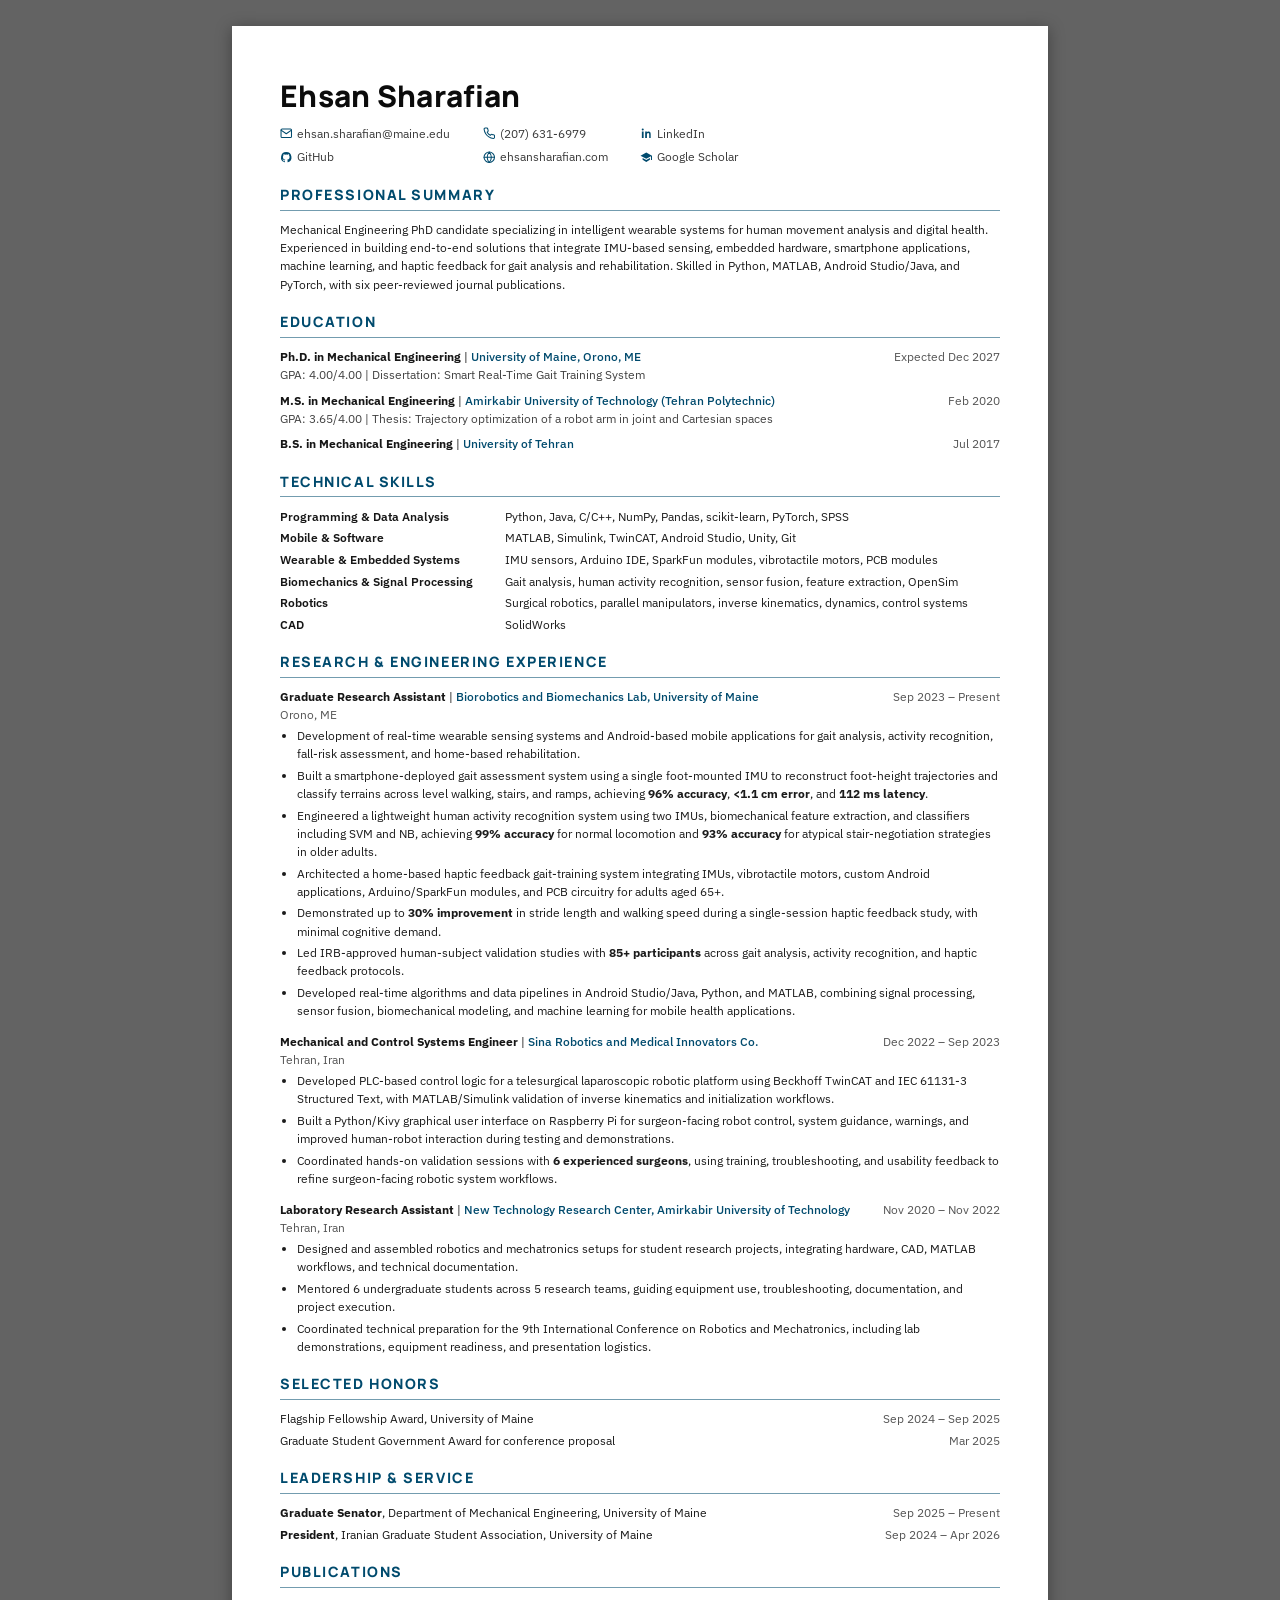
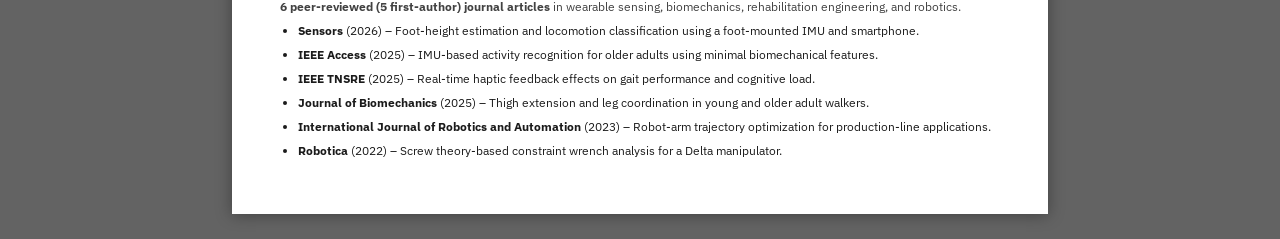
==== manual-version/index.html @ 8368741c "New files + rendercv" ====
<!DOCTYPE html>
<html>
<head>
<meta charset="utf-8">
<title>Ehsan-Sharafian-Resume</title>
<link rel="preconnect" href="https://fonts.googleapis.com">
<link rel="preconnect" href="https://fonts.gstatic.com" crossorigin>
<link href="https://fonts.googleapis.com/css2?family=Manrope:wght@500;700;800&family=IBM+Plex+Sans:wght@400;500;600&display=swap" rel="stylesheet">
<style>
  * { box-sizing: border-box; }
  html, body { margin: 0; padding: 0; -webkit-font-smoothing: antialiased; }
  body { background: oklch(50% 0 0); padding: 25.51px 0; }

  @page { size: 8.5in 11in; margin: 0.5in; }

  .page {
    width: 8.5in;
    margin: 0 auto;
    background: white;
    padding: 0.5in;              /* border-box → 7.5in content, matches print printable width */
    font-family: 'IBM Plex Sans', sans-serif;
    font-size: 12.12px;
    line-height: 1.5;
    color: oklch(22% 0 0);
    box-shadow: 0 2.12px 14.88px rgba(0,0,0,0.35);
  }

  .section-title {
    font-family: 'Manrope', sans-serif;
    font-weight: 800;
    font-size: 14.24px;
    letter-spacing: 0.11em;
    text-transform: uppercase;
    color: oklch(38% 0.10 231);
    border-bottom: 1.71px solid oklch(38% 0.10 231 / 0.55);
    padding-bottom: 4.57px;
    margin: 0 0 10.31px 0;
    break-after: avoid;
  }
  .role-title { font-weight: 700; color: oklch(20% 0 0); }
  .role-org { font-weight: 500; color: oklch(38% 0.10 231); }
  .role-meta { font-size: 12.01px; color: oklch(45% 0 0); white-space: nowrap; }

  /* Two-column header row: flexible left content + fixed right-aligned date column */
  .hrow { display: flex; align-items: baseline; gap: 17.23px; }
  .hrow > :first-child { flex: 1 1 auto; min-width: 0; }
  .hrow > .role-meta { flex: 0 0 129.21px; text-align: right; }
  ul.bullets { margin: 3.40px 0 0 0; padding-left: 17.00px; }
  ul.bullets li { margin: 0 0 3.40px 0; }
  a { color: oklch(38% 0.10 231); text-decoration: none; }

  .entry {
  break-inside: avoid;
  page-break-inside: avoid;
}

  .contact-row a svg { display: block; width: 100%; height: 100%; }

  @media print {
    html, body { background: none !important; margin: 0 !important; padding: 0 !important; }
    .page { width: auto; margin: 0; padding: 0; box-shadow: none; }
  }
</style>
</head>
<body>

<div class="page">

  <div style="display:flex; align-items:baseline; justify-content:space-between; flex-wrap:wrap; gap:4.57px; margin-bottom:6.80px;">
    <h1 style="font-family:'Manrope',sans-serif; font-weight:800; font-size:29.77px; letter-spacing:0.01em; margin:0; color:oklch(15% 0 0);">Ehsan Sharafian</h1>
  </div>

  <div class="contact-row" style="font-size:11.70px; color:oklch(35% 0 0); margin-bottom:18.07px; display:grid; grid-template-columns:repeat(3, max-content); column-gap:32.54px; row-gap:5.74px;">
    <a href="mailto:ehsan.sharafian@maine.edu" target="_blank" rel="noopener" style="display:inline-flex; align-items:center; gap:4.57px; color:oklch(35% 0 0);">
      <span style="display:inline-flex; width:12.54px; height:12.54px; color:oklch(38% 0.10 231);"><svg viewBox="0 0 24 24" fill="none" stroke="currentColor" stroke-width="2" stroke-linecap="round" stroke-linejoin="round" width="100%" height="100%"><rect x="2" y="4" width="20" height="16" rx="2"></rect><path d="M2 6l10 7 10-7"></path></svg></span>
      <span>ehsan.sharafian@maine.edu</span>
    </a>
    <a href="tel:+12076316979" target="_blank" rel="noopener" style="display:inline-flex; align-items:center; gap:4.57px; color:oklch(35% 0 0);">
      <span style="display:inline-flex; width:12.54px; height:12.54px; color:oklch(38% 0.10 231);"><svg viewBox="0 0 24 24" fill="none" stroke="currentColor" stroke-width="2" stroke-linecap="round" stroke-linejoin="round" width="100%" height="100%"><path d="M22 16.92v3a2 2 0 0 1-2.18 2 19.79 19.79 0 0 1-8.63-3.07 19.5 19.5 0 0 1-6-6 19.79 19.79 0 0 1-3.07-8.67A2 2 0 0 1 4.11 2h3a2 2 0 0 1 2 1.72c.13.96.36 1.9.68 2.81a2 2 0 0 1-.45 2.11L8.09 9.91a16 16 0 0 0 6 6l1.27-1.27a2 2 0 0 1 2.11-.45c.91.32 1.85.55 2.81.68A2 2 0 0 1 22 16.92z"></path></svg></span>
      <span>(207) 631-6979</span>
    </a>
    <a href="https://linkedin.com/in/ehsan-sharafian-m" target="_blank" rel="noopener" style="display:inline-flex; align-items:center; gap:4.57px; color:oklch(35% 0 0);">
      <span style="display:inline-flex; width:12.54px; height:12.54px; color:oklch(38% 0.10 231);"><svg viewBox="0 0 24 24" fill="currentColor" width="100%" height="100%"><path d="M6.94 8.5H3.56V21h3.38V8.5zM5.25 3a1.96 1.96 0 1 0 0 3.92 1.96 1.96 0 0 0 0-3.92zM21 21h-3.37v-6.06c0-1.45-.03-3.31-2.02-3.31-2.02 0-2.33 1.58-2.33 3.2V21H9.9V8.5h3.24v1.71h.05c.45-.85 1.56-1.75 3.21-1.75 3.43 0 4.06 2.26 4.06 5.2V21z"></path></svg></span>
      <span>LinkedIn</span>
    </a>
    <a href="https://github.com/ehsansharafianm" target="_blank" rel="noopener" style="display:inline-flex; align-items:center; gap:4.57px; color:oklch(35% 0 0);">
      <span style="display:inline-flex; width:12.54px; height:12.54px; color:oklch(38% 0.10 231);"><svg viewBox="0 0 24 24" fill="currentColor" width="100%" height="100%"><path d="M12 2a10 10 0 0 0-3.16 19.49c.5.09.68-.22.68-.48v-1.7c-2.78.6-3.37-1.34-3.37-1.34-.46-1.16-1.11-1.47-1.11-1.47-.91-.62.07-.61.07-.61 1 .07 1.53 1.03 1.53 1.03.89 1.52 2.34 1.08 2.91.83.09-.65.35-1.09.63-1.34-2.22-.25-4.56-1.11-4.56-4.95 0-1.09.39-1.99 1.03-2.69-.1-.25-.45-1.27.1-2.64 0 0 .84-.27 2.75 1.03a9.5 9.5 0 0 1 5 0c1.9-1.3 2.75-1.03 2.75-1.03.55 1.37.2 2.39.1 2.64.64.7 1.03 1.6 1.03 2.69 0 3.85-2.34 4.7-4.57 4.94.36.31.68.92.68 1.85v2.74c0 .27.18.58.69.48A10 10 0 0 0 12 2z"></path></svg></span>
      <span>GitHub</span>
    </a>
    <a href="https://ehsansharafian.com" target="_blank" rel="noopener" style="display:inline-flex; align-items:center; gap:4.57px; color:oklch(35% 0 0);">
      <span style="display:inline-flex; width:12.54px; height:12.54px; color:oklch(38% 0.10 231);"><svg viewBox="0 0 24 24" fill="none" stroke="currentColor" stroke-width="2" stroke-linecap="round" stroke-linejoin="round" width="100%" height="100%"><circle cx="12" cy="12" r="10"></circle><path d="M2 12h20M12 2a15.3 15.3 0 0 1 4 10 15.3 15.3 0 0 1-4 10 15.3 15.3 0 0 1-4-10 15.3 15.3 0 0 1 4-10z"></path></svg></span>
      <span>ehsansharafian.com</span>
    </a>
    <a href="https://scholar.google.com/citations?user=IF_W5kkAAAAJ&hl=en&oi=ao" target="_blank" rel="noopener" style="display:inline-flex; align-items:center; gap:4.57px; color:oklch(35% 0 0);">
      <span style="display:inline-flex; width:12.54px; height:12.54px; color:oklch(38% 0.10 231);"><svg viewBox="0 0 24 24" fill="currentColor" width="100%" height="100%"><path d="M12 3 1 9l11 6 9-4.91V17h2V9L12 3z"></path><path d="M5 13.18v3.64L12 21l7-4.18v-3.64L12 17l-7-3.82z"></path></svg></span>
      <span>Google Scholar</span>
    </a>
  </div>

  <div style="margin-bottom:17.00px;">
    <div class="section-title">Professional Summary</div>
    <p style="margin:0; text-wrap:pretty;">Mechanical Engineering PhD candidate specializing in intelligent wearable systems for human movement analysis and digital health. Experienced in building end-to-end solutions that integrate IMU-based sensing, embedded hardware, smartphone applications, machine learning, and haptic feedback for gait analysis and rehabilitation. Skilled in Python, MATLAB, Android Studio/Java, and PyTorch, with six peer-reviewed journal publications.</p>
  </div>

  <div style="margin-bottom:17.00px;">
    <div class="section-title">Education</div>
    <div style="margin-bottom:7.97px;" class="entry">
      <div class="hrow">
        <div><span class="role-title">Ph.D. in Mechanical Engineering</span><span> | </span><span class="role-org">University of Maine, Orono, ME</span></div>
        <div class="role-meta">Expected Dec 2027</div>
      </div>
      <div style="font-size:11.70px; color:oklch(38% 0 0);">GPA: 4.00/4.00 | Dissertation: Smart Real-Time Gait Training System</div>
    </div>
    <div style="margin-bottom:7.97px;" class="entry">
      <div class="hrow">
        <div><span class="role-title">M.S. in Mechanical Engineering</span><span> | </span><span class="role-org">Amirkabir University of Technology (Tehran Polytechnic)</span></div>
        <div class="role-meta">Feb 2020</div>
      </div>
      <div style="font-size:11.70px; color:oklch(38% 0 0);">GPA: 3.65/4.00 | Thesis: Trajectory optimization of a robot arm in joint and Cartesian spaces</div>
    </div>
    <div style="margin-bottom:7.97px;" class="entry">
      <div class="hrow">
        <div><span class="role-title">B.S. in Mechanical Engineering</span><span> | </span><span class="role-org">University of Tehran</span></div>
        <div class="role-meta">Jul 2017</div>
      </div>
      <div style="font-size:11.70px; color:oklch(38% 0 0);"></div>
    </div>
  </div>

  <div style="margin-bottom:17.00px;" class="entry">
    <div class="section-title">Technical Skills</div>
    <div style="display:flex; gap:6.80px; margin-bottom:3.40px;">
      <div style="font-weight:600; color:oklch(20% 0 0); flex:0 0 217.92px;">Programming &amp; Data Analysis</div>
      <div>Python, Java, C/C++, NumPy, Pandas, scikit-learn, PyTorch, SPSS</div>
    </div>
    <div style="display:flex; gap:6.80px; margin-bottom:3.40px;">
      <div style="font-weight:600; color:oklch(20% 0 0); flex:0 0 217.92px;">Mobile &amp; Software</div>
      <div>MATLAB, Simulink, TwinCAT, Android Studio, Unity, Git</div>
    </div>
    <div style="display:flex; gap:6.80px; margin-bottom:3.40px;">
      <div style="font-weight:600; color:oklch(20% 0 0); flex:0 0 217.92px;">Wearable &amp; Embedded Systems</div>
      <div>IMU sensors, Arduino IDE, SparkFun modules, vibrotactile motors, PCB modules</div>
    </div>
    <div style="display:flex; gap:6.80px; margin-bottom:3.40px;">
      <div style="font-weight:600; color:oklch(20% 0 0); flex:0 0 217.92px;">Biomechanics &amp; Signal Processing</div>
      <div>Gait analysis, human activity recognition, sensor fusion, feature extraction, OpenSim</div>
    </div>
    <div style="display:flex; gap:6.80px; margin-bottom:3.40px;">
      <div style="font-weight:600; color:oklch(20% 0 0); flex:0 0 217.92px;">Robotics</div>
      <div>Surgical robotics, parallel manipulators, inverse kinematics, dynamics, control systems</div>
    </div>
    <div style="display:flex; gap:6.80px; margin-bottom:3.40px;">
      <div style="font-weight:600; color:oklch(20% 0 0); flex:0 0 217.92px;">CAD</div>
      <div>SolidWorks</div>
    </div>
  </div>

  <div style="margin-bottom:17.00px;">
    <div class="section-title">Research &amp; Engineering Experience</div>

    <div style="margin-bottom:12.76px;">
      <div class="hrow">
        <div><span class="role-title">Graduate Research Assistant</span><span> | </span><span class="role-org">Biorobotics and Biomechanics Lab, University of Maine</span></div>
        <div class="role-meta">Sep 2023 – Present</div>
      </div>
        <div style="font-size:11.70px; color:oklch(45% 0 0);">Orono, ME</div>
        <ul class="bullets">

          <li style="text-wrap:pretty;">Development of real-time wearable sensing systems and Android-based mobile applications for gait analysis, activity recognition, fall-risk assessment, and home-based rehabilitation.</li>
          <li style="text-wrap:pretty;">Built a smartphone-deployed gait assessment system using a single foot-mounted IMU to reconstruct foot-height trajectories and classify terrains across level walking, stairs, and ramps, achieving <b>96% accuracy</b>, <b>&lt;1.1 cm error</b>, and <b>112 ms latency</b>.</li>
          
          <li style="text-wrap:pretty;">Engineered a lightweight human activity recognition system using two IMUs, biomechanical feature extraction, and classifiers including SVM and NB, achieving <b>99% accuracy</b> for normal locomotion and <b>93% accuracy</b> for atypical stair-negotiation strategies in older adults.</li>

          <li style="text-wrap:pretty;">Architected a home-based haptic feedback gait-training system integrating IMUs, vibrotactile motors, custom Android applications, Arduino/SparkFun modules, and PCB circuitry for adults aged 65+.</li>

          <li style="text-wrap:pretty;">Demonstrated up to <b>30% improvement</b> in stride length and walking speed during a single-session haptic feedback study, with minimal cognitive demand.</li>

          <li style="text-wrap:pretty;">Led IRB-approved human-subject validation studies with <b>85+ participants</b> across gait analysis, activity recognition, and haptic feedback protocols.</li>

          <li style="text-wrap:pretty;">Developed real-time algorithms and data pipelines in Android Studio/Java, Python, and MATLAB, combining signal processing, sensor fusion, biomechanical modeling, and machine learning for mobile health applications.</li>

        </ul>
    </div>

    <div style="margin-bottom:12.76px;" class="entry">
      <div class="hrow">
        <div><span class="role-title">Mechanical and Control Systems Engineer</span><span> | </span><span class="role-org">Sina Robotics and Medical Innovators Co.</span></div>
        <div class="role-meta">Dec 2022 – Sep 2023</div>
      </div>
      <div style="font-size:11.70px; color:oklch(45% 0 0);">Tehran, Iran</div>
      <ul class="bullets">
        <li style="text-wrap:pretty;">Developed PLC-based control logic for a telesurgical laparoscopic robotic platform using Beckhoff TwinCAT and IEC 61131-3 Structured Text, with MATLAB/Simulink validation of inverse kinematics and initialization workflows.</li>
        <li style="text-wrap:pretty;">Built a Python/Kivy graphical user interface on Raspberry Pi for surgeon-facing robot control, system guidance, warnings, and improved human-robot interaction during testing and demonstrations.</li>
        <li style="text-wrap:pretty;">Coordinated hands-on validation sessions with <b>6 experienced surgeons</b>, using training, troubleshooting, and usability feedback to refine surgeon-facing robotic system workflows.</li>
      </ul>
    </div>

    <div style="margin-bottom:12.76px;" class="entry">
      <div class="hrow">
        <div><span class="role-title">Laboratory Research Assistant</span><span> | </span><span class="role-org">New Technology Research Center, Amirkabir University of Technology</span></div>
        <div class="role-meta">Nov 2020 – Nov 2022</div>
      </div>
      <div style="font-size:11.70px; color:oklch(45% 0 0);">Tehran, Iran</div>
      <ul class="bullets">
        <li style="text-wrap:pretty;">Designed and assembled robotics and mechatronics setups for student research projects, integrating hardware, CAD, MATLAB workflows, and technical documentation.</li>
        <li style="text-wrap:pretty;">Mentored 6 undergraduate students across 5 research teams, guiding equipment use, troubleshooting, documentation, and project execution.</li>
        <li style="text-wrap:pretty;">Coordinated technical preparation for the 9th International Conference on Robotics and Mechatronics, including lab demonstrations, equipment readiness, and presentation logistics.</li>
      </ul>
    </div>
  </div>

  <div style="margin-bottom:17.00px;" class="entry">
    <div class="section-title">Selected Honors</div>
    <div class="hrow">
      <div>Flagship Fellowship Award, University of Maine</div>
      <div class="role-meta">Sep 2024 &ndash; Sep 2025</div>
    </div>
    <div class="hrow" style="margin-top:3.40px;">
      <div>Graduate Student Government Award for conference proposal</div>
      <div class="role-meta">Mar 2025</div>
    </div>
  </div>

  <div style="margin-bottom:17.00px;" class="entry">
    <div class="section-title">Leadership &amp; Service</div>
    <div class="hrow">
      <div><span class="role-title">Graduate Senator</span>, Department of Mechanical Engineering, University of Maine</div>
      <div class="role-meta">Sep 2025 &ndash; Present</div>
    </div>
    <div class="hrow" style="margin-top:3.40px;">
      <div><span class="role-title">President</span>, Iranian Graduate Student Association, University of Maine</div>
      <div class="role-meta">Sep 2024 &ndash; Apr 2026</div>
    </div>
  </div>

  <div>
  <div class="section-title">Publications</div>
  <p style="margin:0 0 6.80px 0; color:oklch(38% 0 0); font-size:11.70px;">
    <strong>6 peer-reviewed (5 first-author) journal articles</strong> in wearable sensing, biomechanics, rehabilitation engineering, and robotics.
  </p>

  <ul style="margin:0; padding-left:18.07px;">
    <li style="margin-bottom:5.74px; text-wrap:pretty;"><strong>Sensors</strong> (2026) – Foot-height estimation and locomotion classification using a foot-mounted IMU and smartphone.</li>

    <li style="margin-bottom:5.74px; text-wrap:pretty;"><strong>IEEE Access</strong> (2025) – IMU-based activity recognition for older adults using minimal biomechanical features.</li>

    <li style="margin-bottom:5.74px; text-wrap:pretty;"><strong>IEEE TNSRE</strong> (2025) – Real-time haptic feedback effects on gait performance and cognitive load.</li>

    <li style="margin-bottom:5.74px; text-wrap:pretty;"><strong>Journal of Biomechanics</strong> (2025) – Thigh extension and leg coordination in young and older adult walkers.</li>

    <li style="margin-bottom:5.74px; text-wrap:pretty;"><strong>International Journal of Robotics and Automation</strong> (2023) – Robot-arm trajectory optimization for production-line applications.</li>

    <li style="margin-bottom:5.74px; text-wrap:pretty;"><strong>Robotica</strong> (2022) – Screw theory-based constraint wrench analysis for a Delta manipulator.</li>
  </ul>
</div>

</div>

</body>
</html>
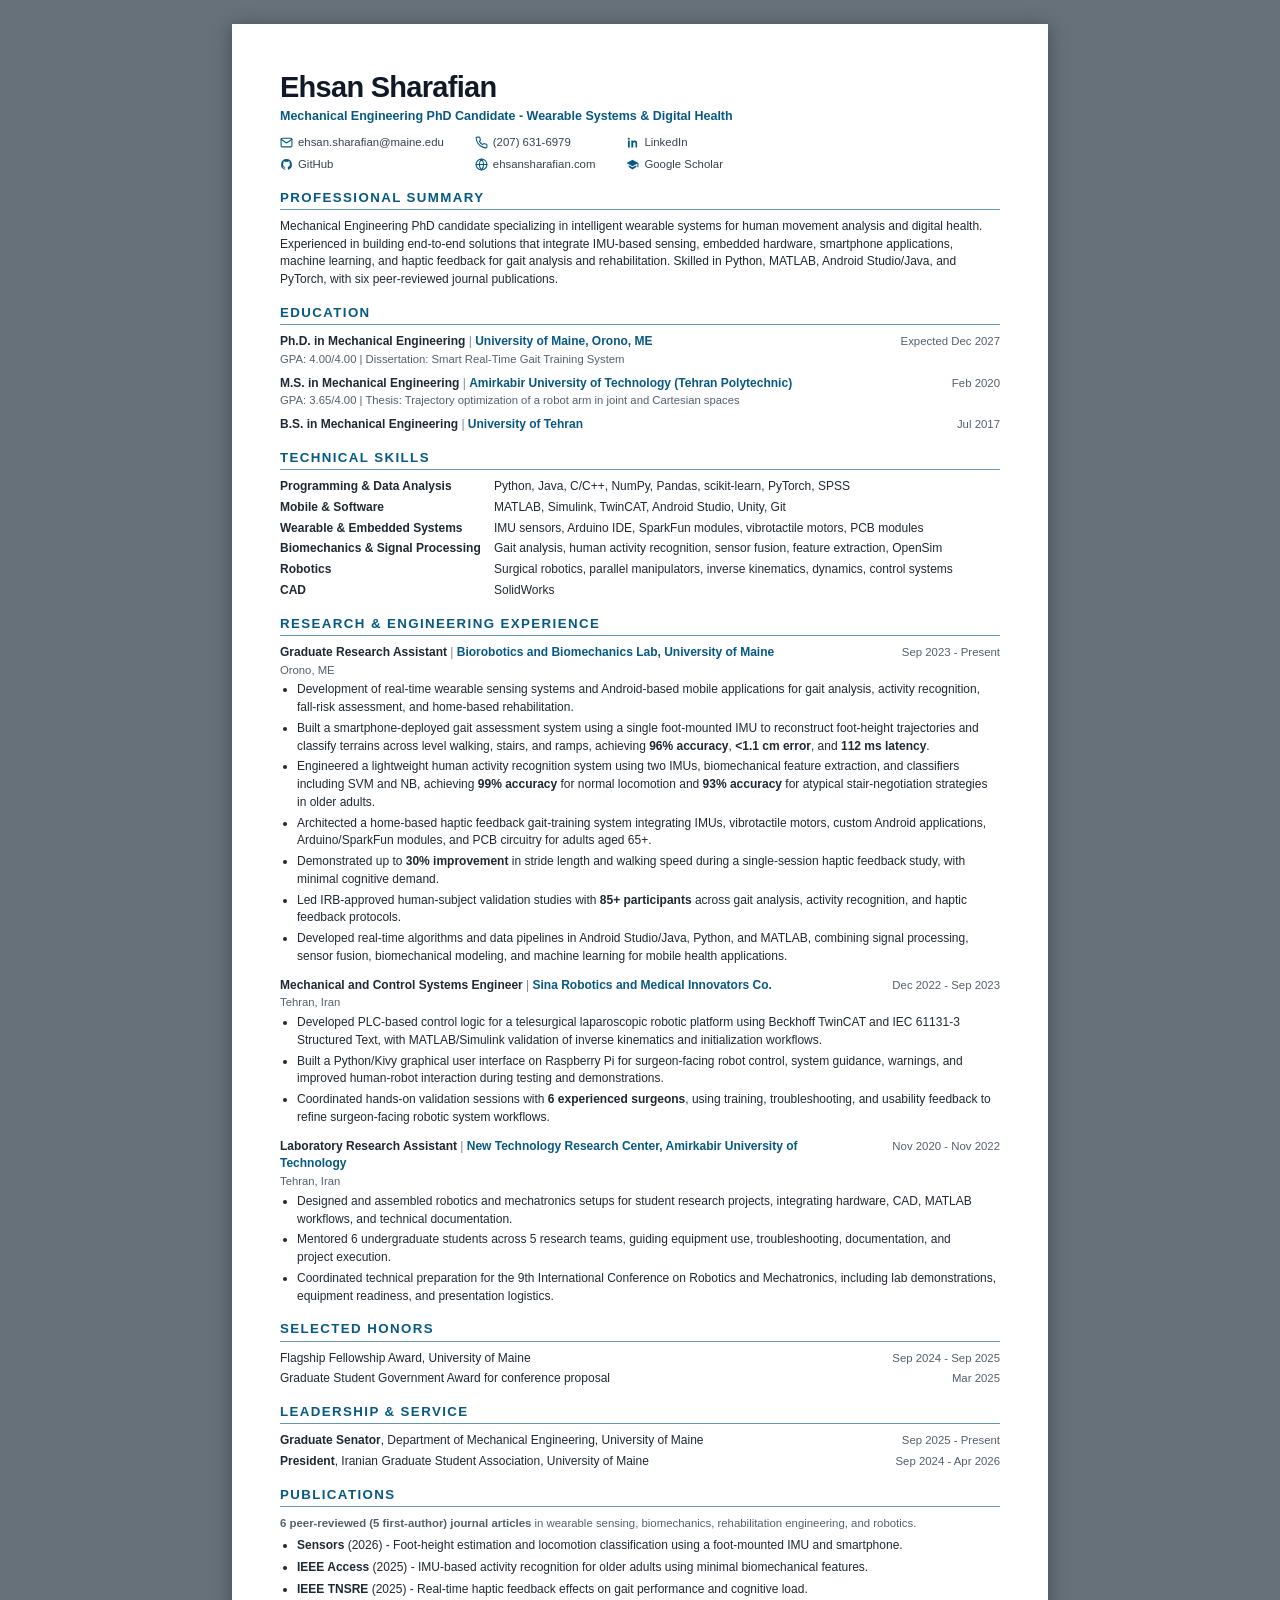
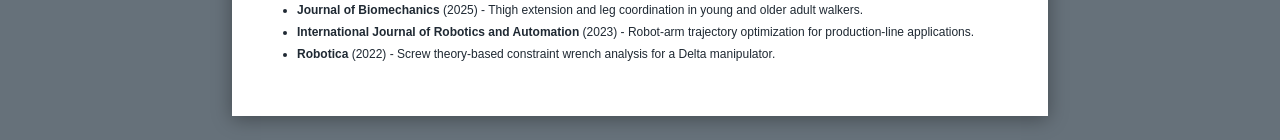
==== commit b4b3f2bb: "Add custom YAML resume renderer" ====
--- a/manual-version/index.html
+++ b/manual-version/index.html
@@ -1,260 +1,183 @@
-<!DOCTYPE html>
-<html>
+<!doctype html>
+<html lang="en">
 <head>
-<meta charset="utf-8">
-<title>Ehsan-Sharafian-Resume</title>
-<link rel="preconnect" href="https://fonts.googleapis.com">
-<link rel="preconnect" href="https://fonts.gstatic.com" crossorigin>
-<link href="https://fonts.googleapis.com/css2?family=Manrope:wght@500;700;800&family=IBM+Plex+Sans:wght@400;500;600&display=swap" rel="stylesheet">
-<style>
-  * { box-sizing: border-box; }
-  html, body { margin: 0; padding: 0; -webkit-font-smoothing: antialiased; }
-  body { background: oklch(50% 0 0); padding: 25.51px 0; }
-
-  @page { size: 8.5in 11in; margin: 0.5in; }
-
-  .page {
-    width: 8.5in;
-    margin: 0 auto;
-    background: white;
-    padding: 0.5in;              /* border-box → 7.5in content, matches print printable width */
-    font-family: 'IBM Plex Sans', sans-serif;
-    font-size: 12.12px;
-    line-height: 1.5;
-    color: oklch(22% 0 0);
-    box-shadow: 0 2.12px 14.88px rgba(0,0,0,0.35);
-  }
-
-  .section-title {
-    font-family: 'Manrope', sans-serif;
-    font-weight: 800;
-    font-size: 14.24px;
-    letter-spacing: 0.11em;
-    text-transform: uppercase;
-    color: oklch(38% 0.10 231);
-    border-bottom: 1.71px solid oklch(38% 0.10 231 / 0.55);
-    padding-bottom: 4.57px;
-    margin: 0 0 10.31px 0;
-    break-after: avoid;
-  }
-  .role-title { font-weight: 700; color: oklch(20% 0 0); }
-  .role-org { font-weight: 500; color: oklch(38% 0.10 231); }
-  .role-meta { font-size: 12.01px; color: oklch(45% 0 0); white-space: nowrap; }
-
-  /* Two-column header row: flexible left content + fixed right-aligned date column */
-  .hrow { display: flex; align-items: baseline; gap: 17.23px; }
-  .hrow > :first-child { flex: 1 1 auto; min-width: 0; }
-  .hrow > .role-meta { flex: 0 0 129.21px; text-align: right; }
-  ul.bullets { margin: 3.40px 0 0 0; padding-left: 17.00px; }
-  ul.bullets li { margin: 0 0 3.40px 0; }
-  a { color: oklch(38% 0.10 231); text-decoration: none; }
-
-  .entry {
-  break-inside: avoid;
-  page-break-inside: avoid;
-}
-
-  .contact-row a svg { display: block; width: 100%; height: 100%; }
-
-  @media print {
-    html, body { background: none !important; margin: 0 !important; padding: 0 !important; }
-    .page { width: auto; margin: 0; padding: 0; box-shadow: none; }
-  }
-</style>
+  <meta charset="utf-8">
+  <meta name="viewport" content="width=device-width, initial-scale=1">
+  <meta name="generator" content="Ehsan's YAML resume renderer">
+  <title>Ehsan Sharafian - Resume</title>
+  <link rel="stylesheet" href="resume.css">
 </head>
 <body>
 
-<div class="page">
+  <main class="resume">
+    <header class="resume-header">
+      <h1>Ehsan Sharafian</h1>
+<p class="headline">Mechanical Engineering PhD Candidate - Wearable Systems & Digital Health</p>      <div class="contact-grid">
+          <a class="contact-item" href="mailto:ehsan.sharafian@maine.edu" target="_blank" rel="noopener noreferrer">
+            <span class="contact-icon">      <svg viewBox="0 0 24 24" aria-hidden="true"><rect x="2" y="4" width="20" height="16" rx="2"></rect><path d="M2 6l10 7 10-7"></path></svg>
+</span>
+            <span>ehsan.sharafian@maine.edu</span>
+          </a>
+          <a class="contact-item" href="tel:+12076316979" target="_blank" rel="noopener noreferrer">
+            <span class="contact-icon">      <svg viewBox="0 0 24 24" aria-hidden="true"><path d="M22 16.92v3a2 2 0 0 1-2.18 2 19.79 19.79 0 0 1-8.63-3.07 19.5 19.5 0 0 1-6-6 19.79 19.79 0 0 1-3.07-8.67A2 2 0 0 1 4.11 2h3a2 2 0 0 1 2 1.72c.13.96.36 1.9.68 2.81a2 2 0 0 1-.45 2.11L8.09 9.91a16 16 0 0 0 6 6l1.27-1.27a2 2 0 0 1 2.11-.45c.91.32 1.85.55 2.81.68A2 2 0 0 1 22 16.92z"></path></svg>
+</span>
+            <span>(207) 631-6979</span>
+          </a>
+          <a class="contact-item" href="https://linkedin.com/in/ehsan-sharafian-m" target="_blank" rel="noopener noreferrer">
+            <span class="contact-icon">      <svg viewBox="0 0 24 24" aria-hidden="true" class="filled"><path d="M6.94 8.5H3.56V21h3.38V8.5zM5.25 3a1.96 1.96 0 1 0 0 3.92 1.96 1.96 0 0 0 0-3.92zM21 21h-3.37v-6.06c0-1.45-.03-3.31-2.02-3.31-2.02 0-2.33 1.58-2.33 3.2V21H9.9V8.5h3.24v1.71h.05c.45-.85 1.56-1.75 3.21-1.75 3.43 0 4.06 2.26 4.06 5.2V21z"></path></svg>
+</span>
+            <span>LinkedIn</span>
+          </a>
+          <a class="contact-item" href="https://github.com/ehsansharafianm" target="_blank" rel="noopener noreferrer">
+            <span class="contact-icon">      <svg viewBox="0 0 24 24" aria-hidden="true" class="filled"><path d="M12 2a10 10 0 0 0-3.16 19.49c.5.09.68-.22.68-.48v-1.7c-2.78.6-3.37-1.34-3.37-1.34-.46-1.16-1.11-1.47-1.11-1.47-.91-.62.07-.61.07-.61 1 .07 1.53 1.03 1.53 1.03.89 1.52 2.34 1.08 2.91.83.09-.65.35-1.09.63-1.34-2.22-.25-4.56-1.11-4.56-4.95 0-1.09.39-1.99 1.03-2.69-.1-.25-.45-1.27.1-2.64 0 0 .84-.27 2.75 1.03a9.5 9.5 0 0 1 5 0c1.9-1.3 2.75-1.03 2.75-1.03.55 1.37.2 2.39.1 2.64.64.7 1.03 1.6 1.03 2.69 0 3.85-2.34 4.7-4.57 4.94.36.31.68.92.68 1.85v2.74c0 .27.18.58.69.48A10 10 0 0 0 12 2z"></path></svg>
+</span>
+            <span>GitHub</span>
+          </a>
+          <a class="contact-item" href="https://ehsansharafian.com" target="_blank" rel="noopener noreferrer">
+            <span class="contact-icon">      <svg viewBox="0 0 24 24" aria-hidden="true"><circle cx="12" cy="12" r="10"></circle><path d="M2 12h20M12 2a15.3 15.3 0 0 1 4 10 15.3 15.3 0 0 1-4 10 15.3 15.3 0 0 1-4-10 15.3 15.3 0 0 1 4-10z"></path></svg>
+</span>
+            <span>ehsansharafian.com</span>
+          </a>
+          <a class="contact-item" href="https://scholar.google.com/citations?user=IF_W5kkAAAAJ&hl=en&oi=ao" target="_blank" rel="noopener noreferrer">
+            <span class="contact-icon">      <svg viewBox="0 0 24 24" aria-hidden="true" class="filled"><path d="M12 3 1 9l11 6 9-4.91V17h2V9L12 3z"></path><path d="M5 13.18v3.64L12 21l7-4.18v-3.64L12 17l-7-3.82z"></path></svg>
+</span>
+            <span>Google Scholar</span>
+          </a>
+      </div>
+    </header>
 
-  <div style="display:flex; align-items:baseline; justify-content:space-between; flex-wrap:wrap; gap:4.57px; margin-bottom:6.80px;">
-    <h1 style="font-family:'Manrope',sans-serif; font-weight:800; font-size:29.77px; letter-spacing:0.01em; margin:0; color:oklch(15% 0 0);">Ehsan Sharafian</h1>
-  </div>
+    <section>
+      <h2>Professional Summary</h2>
+      <p class="summary">Mechanical Engineering PhD candidate specializing in intelligent wearable systems for human movement analysis and digital health. Experienced in building end-to-end solutions that integrate IMU-based sensing, embedded hardware, smartphone applications, machine learning, and haptic feedback for gait analysis and rehabilitation. Skilled in Python, MATLAB, Android Studio/Java, and PyTorch, with six peer-reviewed journal publications.</p>
+    </section>
 
-  <div class="contact-row" style="font-size:11.70px; color:oklch(35% 0 0); margin-bottom:18.07px; display:grid; grid-template-columns:repeat(3, max-content); column-gap:32.54px; row-gap:5.74px;">
-    <a href="mailto:ehsan.sharafian@maine.edu" target="_blank" rel="noopener" style="display:inline-flex; align-items:center; gap:4.57px; color:oklch(35% 0 0);">
-      <span style="display:inline-flex; width:12.54px; height:12.54px; color:oklch(38% 0.10 231);"><svg viewBox="0 0 24 24" fill="none" stroke="currentColor" stroke-width="2" stroke-linecap="round" stroke-linejoin="round" width="100%" height="100%"><rect x="2" y="4" width="20" height="16" rx="2"></rect><path d="M2 6l10 7 10-7"></path></svg></span>
-      <span>ehsan.sharafian@maine.edu</span>
-    </a>
-    <a href="tel:+12076316979" target="_blank" rel="noopener" style="display:inline-flex; align-items:center; gap:4.57px; color:oklch(35% 0 0);">
-      <span style="display:inline-flex; width:12.54px; height:12.54px; color:oklch(38% 0.10 231);"><svg viewBox="0 0 24 24" fill="none" stroke="currentColor" stroke-width="2" stroke-linecap="round" stroke-linejoin="round" width="100%" height="100%"><path d="M22 16.92v3a2 2 0 0 1-2.18 2 19.79 19.79 0 0 1-8.63-3.07 19.5 19.5 0 0 1-6-6 19.79 19.79 0 0 1-3.07-8.67A2 2 0 0 1 4.11 2h3a2 2 0 0 1 2 1.72c.13.96.36 1.9.68 2.81a2 2 0 0 1-.45 2.11L8.09 9.91a16 16 0 0 0 6 6l1.27-1.27a2 2 0 0 1 2.11-.45c.91.32 1.85.55 2.81.68A2 2 0 0 1 22 16.92z"></path></svg></span>
-      <span>(207) 631-6979</span>
-    </a>
-    <a href="https://linkedin.com/in/ehsan-sharafian-m" target="_blank" rel="noopener" style="display:inline-flex; align-items:center; gap:4.57px; color:oklch(35% 0 0);">
-      <span style="display:inline-flex; width:12.54px; height:12.54px; color:oklch(38% 0.10 231);"><svg viewBox="0 0 24 24" fill="currentColor" width="100%" height="100%"><path d="M6.94 8.5H3.56V21h3.38V8.5zM5.25 3a1.96 1.96 0 1 0 0 3.92 1.96 1.96 0 0 0 0-3.92zM21 21h-3.37v-6.06c0-1.45-.03-3.31-2.02-3.31-2.02 0-2.33 1.58-2.33 3.2V21H9.9V8.5h3.24v1.71h.05c.45-.85 1.56-1.75 3.21-1.75 3.43 0 4.06 2.26 4.06 5.2V21z"></path></svg></span>
-      <span>LinkedIn</span>
-    </a>
-    <a href="https://github.com/ehsansharafianm" target="_blank" rel="noopener" style="display:inline-flex; align-items:center; gap:4.57px; color:oklch(35% 0 0);">
-      <span style="display:inline-flex; width:12.54px; height:12.54px; color:oklch(38% 0.10 231);"><svg viewBox="0 0 24 24" fill="currentColor" width="100%" height="100%"><path d="M12 2a10 10 0 0 0-3.16 19.49c.5.09.68-.22.68-.48v-1.7c-2.78.6-3.37-1.34-3.37-1.34-.46-1.16-1.11-1.47-1.11-1.47-.91-.62.07-.61.07-.61 1 .07 1.53 1.03 1.53 1.03.89 1.52 2.34 1.08 2.91.83.09-.65.35-1.09.63-1.34-2.22-.25-4.56-1.11-4.56-4.95 0-1.09.39-1.99 1.03-2.69-.1-.25-.45-1.27.1-2.64 0 0 .84-.27 2.75 1.03a9.5 9.5 0 0 1 5 0c1.9-1.3 2.75-1.03 2.75-1.03.55 1.37.2 2.39.1 2.64.64.7 1.03 1.6 1.03 2.69 0 3.85-2.34 4.7-4.57 4.94.36.31.68.92.68 1.85v2.74c0 .27.18.58.69.48A10 10 0 0 0 12 2z"></path></svg></span>
-      <span>GitHub</span>
-    </a>
-    <a href="https://ehsansharafian.com" target="_blank" rel="noopener" style="display:inline-flex; align-items:center; gap:4.57px; color:oklch(35% 0 0);">
-      <span style="display:inline-flex; width:12.54px; height:12.54px; color:oklch(38% 0.10 231);"><svg viewBox="0 0 24 24" fill="none" stroke="currentColor" stroke-width="2" stroke-linecap="round" stroke-linejoin="round" width="100%" height="100%"><circle cx="12" cy="12" r="10"></circle><path d="M2 12h20M12 2a15.3 15.3 0 0 1 4 10 15.3 15.3 0 0 1-4 10 15.3 15.3 0 0 1-4-10 15.3 15.3 0 0 1 4-10z"></path></svg></span>
-      <span>ehsansharafian.com</span>
-    </a>
-    <a href="https://scholar.google.com/citations?user=IF_W5kkAAAAJ&hl=en&oi=ao" target="_blank" rel="noopener" style="display:inline-flex; align-items:center; gap:4.57px; color:oklch(35% 0 0);">
-      <span style="display:inline-flex; width:12.54px; height:12.54px; color:oklch(38% 0.10 231);"><svg viewBox="0 0 24 24" fill="currentColor" width="100%" height="100%"><path d="M12 3 1 9l11 6 9-4.91V17h2V9L12 3z"></path><path d="M5 13.18v3.64L12 21l7-4.18v-3.64L12 17l-7-3.82z"></path></svg></span>
-      <span>Google Scholar</span>
-    </a>
-  </div>
+    <section>
+      <h2>Education</h2>
+        <article class="entry compact-entry">
+          <div class="entry-heading">
+            <div><strong>Ph.D. in Mechanical Engineering</strong><span class="separator"> | </span><span class="organization">University of Maine, Orono, ME</span></div>
+            <div class="date">Expected Dec 2027</div>
+          </div>
+<div class="supporting">GPA: 4.00/4.00 | Dissertation: Smart Real-Time Gait Training System</div>        </article>
+        <article class="entry compact-entry">
+          <div class="entry-heading">
+            <div><strong>M.S. in Mechanical Engineering</strong><span class="separator"> | </span><span class="organization">Amirkabir University of Technology (Tehran Polytechnic)</span></div>
+            <div class="date">Feb 2020</div>
+          </div>
+<div class="supporting">GPA: 3.65/4.00 | Thesis: Trajectory optimization of a robot arm in joint and Cartesian spaces</div>        </article>
+        <article class="entry compact-entry">
+          <div class="entry-heading">
+            <div><strong>B.S. in Mechanical Engineering</strong><span class="separator"> | </span><span class="organization">University of Tehran</span></div>
+            <div class="date">Jul 2017</div>
+          </div>
+        </article>
+    </section>
 
-  <div style="margin-bottom:17.00px;">
-    <div class="section-title">Professional Summary</div>
-    <p style="margin:0; text-wrap:pretty;">Mechanical Engineering PhD candidate specializing in intelligent wearable systems for human movement analysis and digital health. Experienced in building end-to-end solutions that integrate IMU-based sensing, embedded hardware, smartphone applications, machine learning, and haptic feedback for gait analysis and rehabilitation. Skilled in Python, MATLAB, Android Studio/Java, and PyTorch, with six peer-reviewed journal publications.</p>
-  </div>
+    <section class="skills-section">
+      <h2>Technical Skills</h2>
+        <div class="skill-row">
+          <strong>Programming & Data Analysis</strong>
+          <span>Python, Java, C/C++, NumPy, Pandas, scikit-learn, PyTorch, SPSS</span>
+        </div>
+        <div class="skill-row">
+          <strong>Mobile & Software</strong>
+          <span>MATLAB, Simulink, TwinCAT, Android Studio, Unity, Git</span>
+        </div>
+        <div class="skill-row">
+          <strong>Wearable & Embedded Systems</strong>
+          <span>IMU sensors, Arduino IDE, SparkFun modules, vibrotactile motors, PCB modules</span>
+        </div>
+        <div class="skill-row">
+          <strong>Biomechanics & Signal Processing</strong>
+          <span>Gait analysis, human activity recognition, sensor fusion, feature extraction, OpenSim</span>
+        </div>
+        <div class="skill-row">
+          <strong>Robotics</strong>
+          <span>Surgical robotics, parallel manipulators, inverse kinematics, dynamics, control systems</span>
+        </div>
+        <div class="skill-row">
+          <strong>CAD</strong>
+          <span>SolidWorks</span>
+        </div>
+    </section>
 
-  <div style="margin-bottom:17.00px;">
-    <div class="section-title">Education</div>
-    <div style="margin-bottom:7.97px;" class="entry">
-      <div class="hrow">
-        <div><span class="role-title">Ph.D. in Mechanical Engineering</span><span> | </span><span class="role-org">University of Maine, Orono, ME</span></div>
-        <div class="role-meta">Expected Dec 2027</div>
-      </div>
-      <div style="font-size:11.70px; color:oklch(38% 0 0);">GPA: 4.00/4.00 | Dissertation: Smart Real-Time Gait Training System</div>
-    </div>
-    <div style="margin-bottom:7.97px;" class="entry">
-      <div class="hrow">
-        <div><span class="role-title">M.S. in Mechanical Engineering</span><span> | </span><span class="role-org">Amirkabir University of Technology (Tehran Polytechnic)</span></div>
-        <div class="role-meta">Feb 2020</div>
-      </div>
-      <div style="font-size:11.70px; color:oklch(38% 0 0);">GPA: 3.65/4.00 | Thesis: Trajectory optimization of a robot arm in joint and Cartesian spaces</div>
-    </div>
-    <div style="margin-bottom:7.97px;" class="entry">
-      <div class="hrow">
-        <div><span class="role-title">B.S. in Mechanical Engineering</span><span> | </span><span class="role-org">University of Tehran</span></div>
-        <div class="role-meta">Jul 2017</div>
-      </div>
-      <div style="font-size:11.70px; color:oklch(38% 0 0);"></div>
-    </div>
-  </div>
+    <section>
+      <h2>Research &amp; Engineering Experience</h2>
+        <article class="experience-entry">
+          <div class="entry-heading">
+            <div><strong>Graduate Research Assistant</strong><span class="separator"> | </span><span class="organization">Biorobotics and Biomechanics Lab, University of Maine</span></div>
+            <div class="date">Sep 2023 - Present</div>
+          </div>
+<div class="location">Orono, ME</div>          <ul>
+              <li>Development of real-time wearable sensing systems and Android-based mobile applications for gait analysis, activity recognition, fall-risk assessment, and home-based rehabilitation.</li>
+              <li>Built a smartphone-deployed gait assessment system using a single foot-mounted IMU to reconstruct foot-height trajectories and classify terrains across level walking, stairs, and ramps, achieving <strong>96% accuracy</strong>, <strong>&lt;1.1 cm error</strong>, and <strong>112 ms latency</strong>.</li>
+              <li>Engineered a lightweight human activity recognition system using two IMUs, biomechanical feature extraction, and classifiers including SVM and NB, achieving <strong>99% accuracy</strong> for normal locomotion and <strong>93% accuracy</strong> for atypical stair-negotiation strategies in older adults.</li>
+              <li>Architected a home-based haptic feedback gait-training system integrating IMUs, vibrotactile motors, custom Android applications, Arduino/SparkFun modules, and PCB circuitry for adults aged 65+.</li>
+              <li>Demonstrated up to <strong>30% improvement</strong> in stride length and walking speed during a single-session haptic feedback study, with minimal cognitive demand.</li>
+              <li>Led IRB-approved human-subject validation studies with <strong>85+ participants</strong> across gait analysis, activity recognition, and haptic feedback protocols.</li>
+              <li>Developed real-time algorithms and data pipelines in Android Studio/Java, Python, and MATLAB, combining signal processing, sensor fusion, biomechanical modeling, and machine learning for mobile health applications.</li>
+          </ul>
+        </article>
+        <article class="experience-entry">
+          <div class="entry-heading">
+            <div><strong>Mechanical and Control Systems Engineer</strong><span class="separator"> | </span><span class="organization">Sina Robotics and Medical Innovators Co.</span></div>
+            <div class="date">Dec 2022 - Sep 2023</div>
+          </div>
+<div class="location">Tehran, Iran</div>          <ul>
+              <li>Developed PLC-based control logic for a telesurgical laparoscopic robotic platform using Beckhoff TwinCAT and IEC 61131-3 Structured Text, with MATLAB/Simulink validation of inverse kinematics and initialization workflows.</li>
+              <li>Built a Python/Kivy graphical user interface on Raspberry Pi for surgeon-facing robot control, system guidance, warnings, and improved human-robot interaction during testing and demonstrations.</li>
+              <li>Coordinated hands-on validation sessions with <strong>6 experienced surgeons</strong>, using training, troubleshooting, and usability feedback to refine surgeon-facing robotic system workflows.</li>
+          </ul>
+        </article>
+        <article class="experience-entry">
+          <div class="entry-heading">
+            <div><strong>Laboratory Research Assistant</strong><span class="separator"> | </span><span class="organization">New Technology Research Center, Amirkabir University of Technology</span></div>
+            <div class="date">Nov 2020 - Nov 2022</div>
+          </div>
+<div class="location">Tehran, Iran</div>          <ul>
+              <li>Designed and assembled robotics and mechatronics setups for student research projects, integrating hardware, CAD, MATLAB workflows, and technical documentation.</li>
+              <li>Mentored 6 undergraduate students across 5 research teams, guiding equipment use, troubleshooting, documentation, and project execution.</li>
+              <li>Coordinated technical preparation for the 9th International Conference on Robotics and Mechatronics, including lab demonstrations, equipment readiness, and presentation logistics.</li>
+          </ul>
+        </article>
+    </section>
 
-  <div style="margin-bottom:17.00px;" class="entry">
-    <div class="section-title">Technical Skills</div>
-    <div style="display:flex; gap:6.80px; margin-bottom:3.40px;">
-      <div style="font-weight:600; color:oklch(20% 0 0); flex:0 0 217.92px;">Programming &amp; Data Analysis</div>
-      <div>Python, Java, C/C++, NumPy, Pandas, scikit-learn, PyTorch, SPSS</div>
-    </div>
-    <div style="display:flex; gap:6.80px; margin-bottom:3.40px;">
-      <div style="font-weight:600; color:oklch(20% 0 0); flex:0 0 217.92px;">Mobile &amp; Software</div>
-      <div>MATLAB, Simulink, TwinCAT, Android Studio, Unity, Git</div>
-    </div>
-    <div style="display:flex; gap:6.80px; margin-bottom:3.40px;">
-      <div style="font-weight:600; color:oklch(20% 0 0); flex:0 0 217.92px;">Wearable &amp; Embedded Systems</div>
-      <div>IMU sensors, Arduino IDE, SparkFun modules, vibrotactile motors, PCB modules</div>
-    </div>
-    <div style="display:flex; gap:6.80px; margin-bottom:3.40px;">
-      <div style="font-weight:600; color:oklch(20% 0 0); flex:0 0 217.92px;">Biomechanics &amp; Signal Processing</div>
-      <div>Gait analysis, human activity recognition, sensor fusion, feature extraction, OpenSim</div>
-    </div>
-    <div style="display:flex; gap:6.80px; margin-bottom:3.40px;">
-      <div style="font-weight:600; color:oklch(20% 0 0); flex:0 0 217.92px;">Robotics</div>
-      <div>Surgical robotics, parallel manipulators, inverse kinematics, dynamics, control systems</div>
-    </div>
-    <div style="display:flex; gap:6.80px; margin-bottom:3.40px;">
-      <div style="font-weight:600; color:oklch(20% 0 0); flex:0 0 217.92px;">CAD</div>
-      <div>SolidWorks</div>
-    </div>
-  </div>
+    <section>
+      <h2>Selected Honors</h2>
+        <div class="dated-row">
+          <span>Flagship Fellowship Award, University of Maine</span>
+          <span class="date">Sep 2024 - Sep 2025</span>
+        </div>
+        <div class="dated-row">
+          <span>Graduate Student Government Award for conference proposal</span>
+          <span class="date">Mar 2025</span>
+        </div>
+    </section>
 
-  <div style="margin-bottom:17.00px;">
-    <div class="section-title">Research &amp; Engineering Experience</div>
+    <section>
+      <h2>Leadership &amp; Service</h2>
+        <div class="dated-row">
+          <span><strong>Graduate Senator</strong>, Department of Mechanical Engineering, University of Maine</span>
+          <span class="date">Sep 2025 - Present</span>
+        </div>
+        <div class="dated-row">
+          <span><strong>President</strong>, Iranian Graduate Student Association, University of Maine</span>
+          <span class="date">Sep 2024 - Apr 2026</span>
+        </div>
+    </section>
 
-    <div style="margin-bottom:12.76px;">
-      <div class="hrow">
-        <div><span class="role-title">Graduate Research Assistant</span><span> | </span><span class="role-org">Biorobotics and Biomechanics Lab, University of Maine</span></div>
-        <div class="role-meta">Sep 2023 – Present</div>
-      </div>
-        <div style="font-size:11.70px; color:oklch(45% 0 0);">Orono, ME</div>
-        <ul class="bullets">
-
-          <li style="text-wrap:pretty;">Development of real-time wearable sensing systems and Android-based mobile applications for gait analysis, activity recognition, fall-risk assessment, and home-based rehabilitation.</li>
-          <li style="text-wrap:pretty;">Built a smartphone-deployed gait assessment system using a single foot-mounted IMU to reconstruct foot-height trajectories and classify terrains across level walking, stairs, and ramps, achieving <b>96% accuracy</b>, <b>&lt;1.1 cm error</b>, and <b>112 ms latency</b>.</li>
-          
-          <li style="text-wrap:pretty;">Engineered a lightweight human activity recognition system using two IMUs, biomechanical feature extraction, and classifiers including SVM and NB, achieving <b>99% accuracy</b> for normal locomotion and <b>93% accuracy</b> for atypical stair-negotiation strategies in older adults.</li>
-
-          <li style="text-wrap:pretty;">Architected a home-based haptic feedback gait-training system integrating IMUs, vibrotactile motors, custom Android applications, Arduino/SparkFun modules, and PCB circuitry for adults aged 65+.</li>
-
-          <li style="text-wrap:pretty;">Demonstrated up to <b>30% improvement</b> in stride length and walking speed during a single-session haptic feedback study, with minimal cognitive demand.</li>
-
-          <li style="text-wrap:pretty;">Led IRB-approved human-subject validation studies with <b>85+ participants</b> across gait analysis, activity recognition, and haptic feedback protocols.</li>
-
-          <li style="text-wrap:pretty;">Developed real-time algorithms and data pipelines in Android Studio/Java, Python, and MATLAB, combining signal processing, sensor fusion, biomechanical modeling, and machine learning for mobile health applications.</li>
-
-        </ul>
-    </div>
-
-    <div style="margin-bottom:12.76px;" class="entry">
-      <div class="hrow">
-        <div><span class="role-title">Mechanical and Control Systems Engineer</span><span> | </span><span class="role-org">Sina Robotics and Medical Innovators Co.</span></div>
-        <div class="role-meta">Dec 2022 – Sep 2023</div>
-      </div>
-      <div style="font-size:11.70px; color:oklch(45% 0 0);">Tehran, Iran</div>
-      <ul class="bullets">
-        <li style="text-wrap:pretty;">Developed PLC-based control logic for a telesurgical laparoscopic robotic platform using Beckhoff TwinCAT and IEC 61131-3 Structured Text, with MATLAB/Simulink validation of inverse kinematics and initialization workflows.</li>
-        <li style="text-wrap:pretty;">Built a Python/Kivy graphical user interface on Raspberry Pi for surgeon-facing robot control, system guidance, warnings, and improved human-robot interaction during testing and demonstrations.</li>
-        <li style="text-wrap:pretty;">Coordinated hands-on validation sessions with <b>6 experienced surgeons</b>, using training, troubleshooting, and usability feedback to refine surgeon-facing robotic system workflows.</li>
+    <section class="publications-section">
+      <h2>Publications</h2>
+      <p class="publication-summary"><strong>6 peer-reviewed (5 first-author) journal articles</strong> in wearable sensing, biomechanics, rehabilitation engineering, and robotics.</p>
+      <ul>
+          <li><strong>Sensors</strong> (2026) - Foot-height estimation and locomotion classification using a foot-mounted IMU and smartphone.</li>
+          <li><strong>IEEE Access</strong> (2025) - IMU-based activity recognition for older adults using minimal biomechanical features.</li>
+          <li><strong>IEEE TNSRE</strong> (2025) - Real-time haptic feedback effects on gait performance and cognitive load.</li>
+          <li><strong>Journal of Biomechanics</strong> (2025) - Thigh extension and leg coordination in young and older adult walkers.</li>
+          <li><strong>International Journal of Robotics and Automation</strong> (2023) - Robot-arm trajectory optimization for production-line applications.</li>
+          <li><strong>Robotica</strong> (2022) - Screw theory-based constraint wrench analysis for a Delta manipulator.</li>
       </ul>
-    </div>
-
-    <div style="margin-bottom:12.76px;" class="entry">
-      <div class="hrow">
-        <div><span class="role-title">Laboratory Research Assistant</span><span> | </span><span class="role-org">New Technology Research Center, Amirkabir University of Technology</span></div>
-        <div class="role-meta">Nov 2020 – Nov 2022</div>
-      </div>
-      <div style="font-size:11.70px; color:oklch(45% 0 0);">Tehran, Iran</div>
-      <ul class="bullets">
-        <li style="text-wrap:pretty;">Designed and assembled robotics and mechatronics setups for student research projects, integrating hardware, CAD, MATLAB workflows, and technical documentation.</li>
-        <li style="text-wrap:pretty;">Mentored 6 undergraduate students across 5 research teams, guiding equipment use, troubleshooting, documentation, and project execution.</li>
-        <li style="text-wrap:pretty;">Coordinated technical preparation for the 9th International Conference on Robotics and Mechatronics, including lab demonstrations, equipment readiness, and presentation logistics.</li>
-      </ul>
-    </div>
-  </div>
-
-  <div style="margin-bottom:17.00px;" class="entry">
-    <div class="section-title">Selected Honors</div>
-    <div class="hrow">
-      <div>Flagship Fellowship Award, University of Maine</div>
-      <div class="role-meta">Sep 2024 &ndash; Sep 2025</div>
-    </div>
-    <div class="hrow" style="margin-top:3.40px;">
-      <div>Graduate Student Government Award for conference proposal</div>
-      <div class="role-meta">Mar 2025</div>
-    </div>
-  </div>
-
-  <div style="margin-bottom:17.00px;" class="entry">
-    <div class="section-title">Leadership &amp; Service</div>
-    <div class="hrow">
-      <div><span class="role-title">Graduate Senator</span>, Department of Mechanical Engineering, University of Maine</div>
-      <div class="role-meta">Sep 2025 &ndash; Present</div>
-    </div>
-    <div class="hrow" style="margin-top:3.40px;">
-      <div><span class="role-title">President</span>, Iranian Graduate Student Association, University of Maine</div>
-      <div class="role-meta">Sep 2024 &ndash; Apr 2026</div>
-    </div>
-  </div>
-
-  <div>
-  <div class="section-title">Publications</div>
-  <p style="margin:0 0 6.80px 0; color:oklch(38% 0 0); font-size:11.70px;">
-    <strong>6 peer-reviewed (5 first-author) journal articles</strong> in wearable sensing, biomechanics, rehabilitation engineering, and robotics.
-  </p>
-
-  <ul style="margin:0; padding-left:18.07px;">
-    <li style="margin-bottom:5.74px; text-wrap:pretty;"><strong>Sensors</strong> (2026) – Foot-height estimation and locomotion classification using a foot-mounted IMU and smartphone.</li>
-
-    <li style="margin-bottom:5.74px; text-wrap:pretty;"><strong>IEEE Access</strong> (2025) – IMU-based activity recognition for older adults using minimal biomechanical features.</li>
-
-    <li style="margin-bottom:5.74px; text-wrap:pretty;"><strong>IEEE TNSRE</strong> (2025) – Real-time haptic feedback effects on gait performance and cognitive load.</li>
-
-    <li style="margin-bottom:5.74px; text-wrap:pretty;"><strong>Journal of Biomechanics</strong> (2025) – Thigh extension and leg coordination in young and older adult walkers.</li>
-
-    <li style="margin-bottom:5.74px; text-wrap:pretty;"><strong>International Journal of Robotics and Automation</strong> (2023) – Robot-arm trajectory optimization for production-line applications.</li>
-
-    <li style="margin-bottom:5.74px; text-wrap:pretty;"><strong>Robotica</strong> (2022) – Screw theory-based constraint wrench analysis for a Delta manipulator.</li>
-  </ul>
-</div>
-
-</div>
-
+    </section>
+  </main>
 </body>
-</html>
+</html>
--- a/manual-version/resume.css
+++ b/manual-version/resume.css
@@ -0,0 +1,255 @@
+:root {
+  --ink: #1f2933;
+  --muted: #52606d;
+  --accent: #075985;
+  --accent-soft: #7aa7be;
+  --paper: #ffffff;
+  --canvas: #66717a;
+}
+
+* {
+  box-sizing: border-box;
+}
+
+html,
+body {
+  margin: 0;
+  padding: 0;
+}
+
+body {
+  background: var(--canvas);
+  color: var(--ink);
+  font-family: Aptos, "Segoe UI", Arial, sans-serif;
+  font-size: 12px;
+  line-height: 1.48;
+  padding: 24px 0;
+  -webkit-font-smoothing: antialiased;
+}
+
+.resume {
+  background: var(--paper);
+  box-shadow: 0 3px 18px rgb(0 0 0 / 35%);
+  margin: 0 auto;
+  padding: 0.5in;
+  width: 8.5in;
+}
+
+.resume-header {
+  margin-bottom: 16px;
+}
+
+h1 {
+  color: #111827;
+  font-size: 29px;
+  font-weight: 750;
+  letter-spacing: -0.025em;
+  line-height: 1.08;
+  margin: 0;
+}
+
+.headline {
+  color: var(--accent);
+  font-size: 12.5px;
+  font-weight: 600;
+  margin: 4px 0 8px;
+}
+
+.contact-grid {
+  display: grid;
+  grid-template-columns: repeat(3, max-content);
+  column-gap: 31px;
+  row-gap: 5px;
+}
+
+.contact-item {
+  align-items: center;
+  color: #364152;
+  display: inline-flex;
+  font-size: 11.4px;
+  gap: 5px;
+  text-decoration: none;
+}
+
+.contact-icon {
+  color: var(--accent);
+  display: inline-flex;
+  height: 13px;
+  width: 13px;
+}
+
+.contact-icon svg {
+  fill: none;
+  height: 100%;
+  stroke: currentColor;
+  stroke-linecap: round;
+  stroke-linejoin: round;
+  stroke-width: 2;
+  width: 100%;
+}
+
+.contact-icon svg.filled {
+  fill: currentColor;
+  stroke: none;
+}
+
+section {
+  margin-bottom: 15px;
+}
+
+section:last-child {
+  margin-bottom: 0;
+}
+
+h2 {
+  border-bottom: 1.6px solid color-mix(in srgb, var(--accent) 62%, transparent);
+  break-after: avoid;
+  color: var(--accent);
+  font-size: 13.3px;
+  font-weight: 750;
+  letter-spacing: 0.105em;
+  line-height: 1.3;
+  margin: 0 0 8px;
+  padding-bottom: 3px;
+  text-transform: uppercase;
+}
+
+p {
+  margin: 0;
+}
+
+.summary {
+  text-wrap: pretty;
+}
+
+.entry {
+  break-inside: avoid;
+  margin-bottom: 7px;
+}
+
+.entry:last-child {
+  margin-bottom: 0;
+}
+
+.entry-heading,
+.dated-row {
+  align-items: baseline;
+  display: grid;
+  gap: 15px;
+  grid-template-columns: minmax(0, 1fr) 134px;
+}
+
+.organization {
+  color: var(--accent);
+  font-weight: 550;
+}
+
+.separator {
+  color: #7b8794;
+}
+
+.date {
+  color: var(--muted);
+  font-size: 11.4px;
+  text-align: right;
+  white-space: nowrap;
+}
+
+.supporting,
+.location {
+  color: var(--muted);
+  font-size: 11.3px;
+}
+
+.skills-section {
+  break-inside: avoid;
+}
+
+.skill-row {
+  display: grid;
+  gap: 8px;
+  grid-template-columns: 206px minmax(0, 1fr);
+  margin-bottom: 3px;
+}
+
+.skill-row:last-child {
+  margin-bottom: 0;
+}
+
+.experience-entry {
+  break-inside: avoid;
+  margin-bottom: 11px;
+}
+
+.experience-entry:first-of-type {
+  break-inside: auto;
+}
+
+.experience-entry:last-child {
+  margin-bottom: 0;
+}
+
+ul {
+  margin: 3px 0 0;
+  padding-left: 17px;
+}
+
+li {
+  margin-bottom: 3px;
+  text-wrap: pretty;
+}
+
+li:last-child {
+  margin-bottom: 0;
+}
+
+.dated-row {
+  margin-bottom: 3px;
+}
+
+.dated-row:last-child {
+  margin-bottom: 0;
+}
+
+.publication-summary {
+  color: var(--muted);
+  font-size: 11.4px;
+  margin-bottom: 5px;
+}
+
+.publications-section li {
+  margin-bottom: 4px;
+}
+
+a:hover {
+  text-decoration: underline;
+}
+
+@page {
+  margin: 0.5in;
+  size: letter;
+}
+
+@media print {
+  :root {
+    --canvas: #ffffff;
+  }
+
+  html,
+  body {
+    background: #ffffff;
+    margin: 0;
+    padding: 0;
+  }
+
+  .resume {
+    box-shadow: none;
+    margin: 0;
+    padding: 0;
+    width: auto;
+  }
+
+  a {
+    color: inherit;
+  }
+}
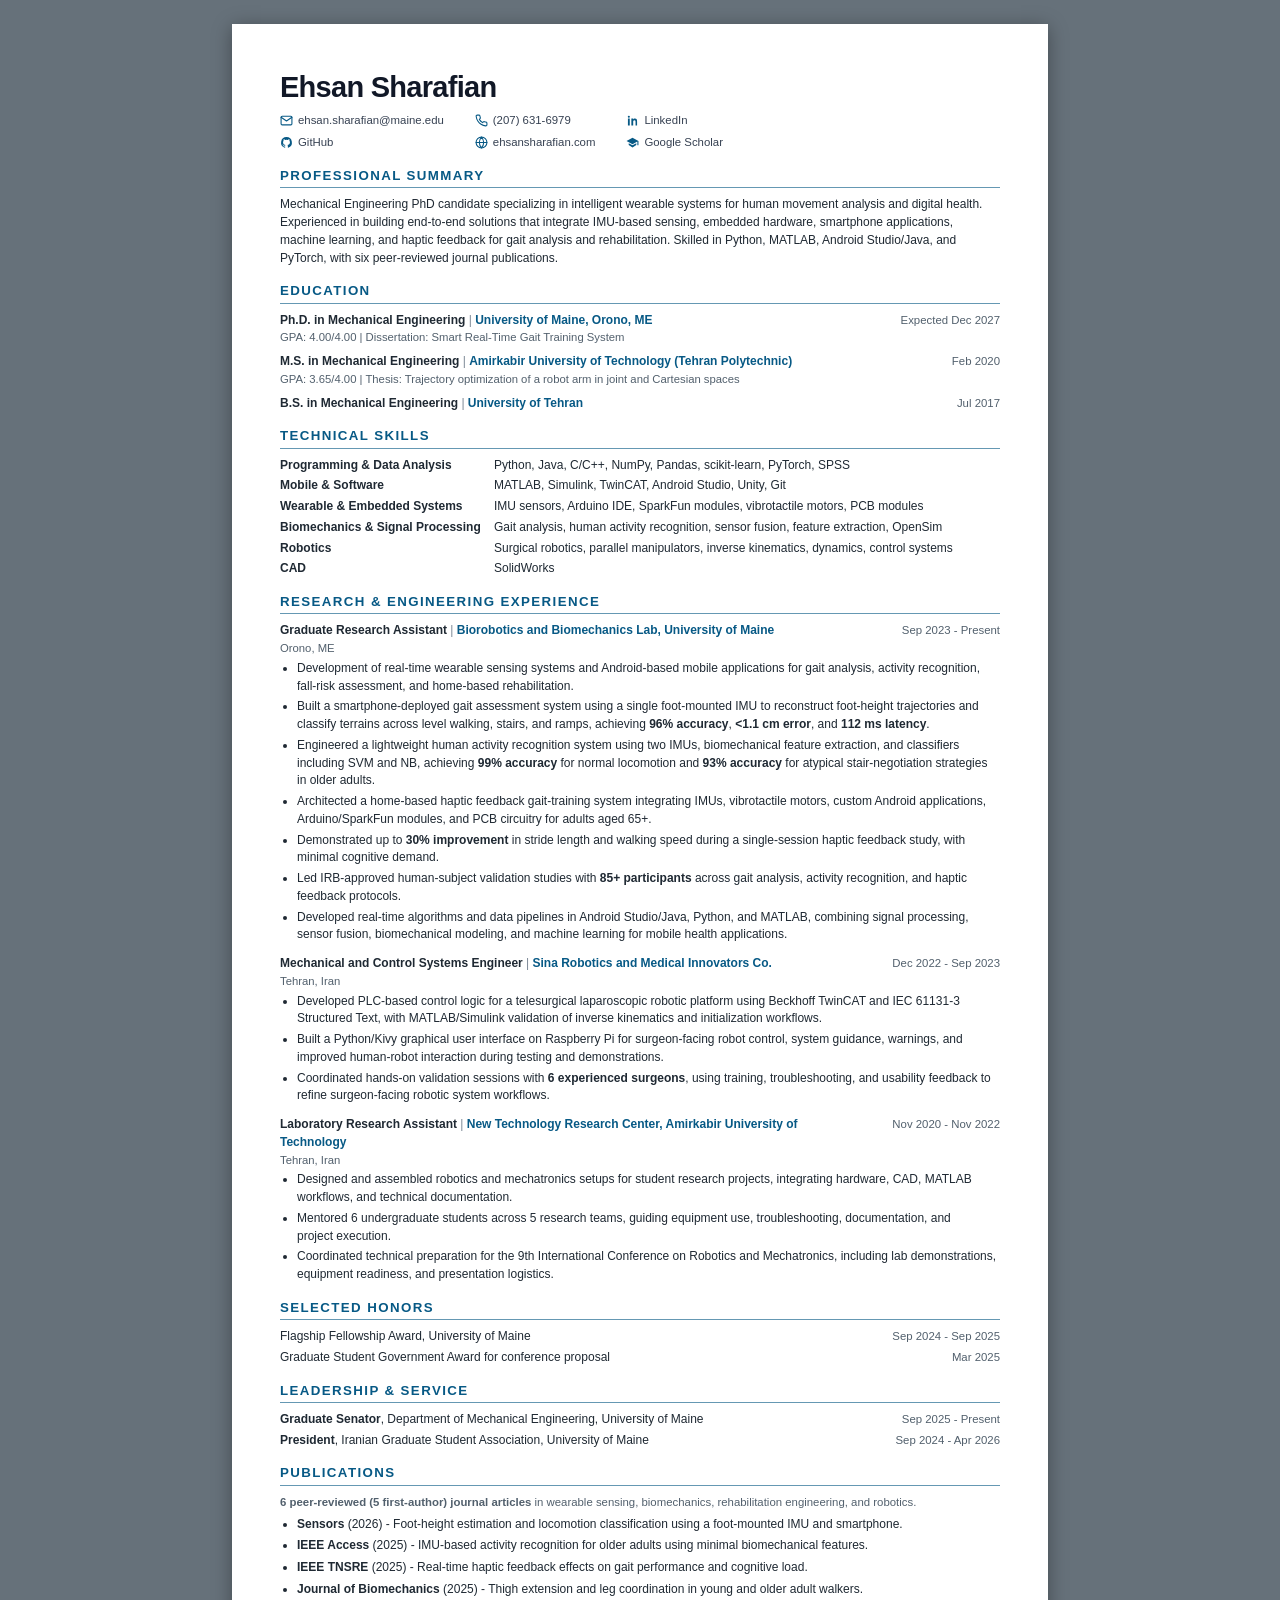
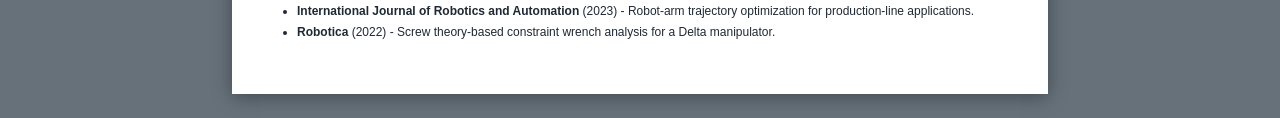
==== commit 0aeef22f: "Simplify manual resume files" ====
--- a/manual-version/index.html
+++ b/manual-version/index.html
@@ -5,14 +5,265 @@
   <meta name="viewport" content="width=device-width, initial-scale=1">
   <meta name="generator" content="Ehsan's YAML resume renderer">
   <title>Ehsan Sharafian - Resume</title>
-  <link rel="stylesheet" href="resume.css">
+  <style>
+:root {
+  --ink: #1f2933;
+  --muted: #52606d;
+  --accent: #075985;
+  --accent-soft: #7aa7be;
+  --paper: #ffffff;
+  --canvas: #66717a;
+}
+
+* {
+  box-sizing: border-box;
+}
+
+html,
+body {
+  margin: 0;
+  padding: 0;
+}
+
+body {
+  background: var(--canvas);
+  color: var(--ink);
+  font-family: Aptos, "Segoe UI", Arial, sans-serif;
+  font-size: 12px;
+  line-height: 1.48;
+  padding: 24px 0;
+  -webkit-font-smoothing: antialiased;
+}
+
+.resume {
+  background: var(--paper);
+  box-shadow: 0 3px 18px rgb(0 0 0 / 35%);
+  margin: 0 auto;
+  padding: 0.5in;
+  width: 8.5in;
+}
+
+.resume-header {
+  margin-bottom: 16px;
+}
+
+h1 {
+  color: #111827;
+  font-size: 29px;
+  font-weight: 750;
+  letter-spacing: -0.025em;
+  line-height: 1.08;
+  margin: 0;
+}
+
+.contact-grid {
+  margin-top: 9px;
+  display: grid;
+  grid-template-columns: repeat(3, max-content);
+  column-gap: 31px;
+  row-gap: 5px;
+}
+
+.contact-item {
+  align-items: center;
+  color: #364152;
+  display: inline-flex;
+  font-size: 11.4px;
+  gap: 5px;
+  text-decoration: none;
+}
+
+.contact-icon {
+  color: var(--accent);
+  display: inline-flex;
+  height: 13px;
+  width: 13px;
+}
+
+.contact-icon svg {
+  fill: none;
+  height: 100%;
+  stroke: currentColor;
+  stroke-linecap: round;
+  stroke-linejoin: round;
+  stroke-width: 2;
+  width: 100%;
+}
+
+.contact-icon svg.filled {
+  fill: currentColor;
+  stroke: none;
+}
+
+section {
+  margin-bottom: 15px;
+}
+
+section:last-child {
+  margin-bottom: 0;
+}
+
+h2 {
+  border-bottom: 1.6px solid color-mix(in srgb, var(--accent) 62%, transparent);
+  break-after: avoid;
+  color: var(--accent);
+  font-size: 13.3px;
+  font-weight: 750;
+  letter-spacing: 0.105em;
+  line-height: 1.3;
+  margin: 0 0 8px;
+  padding-bottom: 3px;
+  text-transform: uppercase;
+}
+
+p {
+  margin: 0;
+}
+
+.summary {
+  text-wrap: pretty;
+}
+
+.entry {
+  break-inside: avoid;
+  margin-bottom: 7px;
+}
+
+.entry:last-child {
+  margin-bottom: 0;
+}
+
+.entry-heading,
+.dated-row {
+  align-items: baseline;
+  display: grid;
+  gap: 15px;
+  grid-template-columns: minmax(0, 1fr) 134px;
+}
+
+.organization {
+  color: var(--accent);
+  font-weight: 550;
+}
+
+.separator {
+  color: #7b8794;
+}
+
+.date {
+  color: var(--muted);
+  font-size: 11.4px;
+  text-align: right;
+  white-space: nowrap;
+}
+
+.supporting,
+.location {
+  color: var(--muted);
+  font-size: 11.3px;
+}
+
+.skills-section {
+  break-inside: avoid;
+}
+
+.skill-row {
+  display: grid;
+  gap: 8px;
+  grid-template-columns: 206px minmax(0, 1fr);
+  margin-bottom: 3px;
+}
+
+.skill-row:last-child {
+  margin-bottom: 0;
+}
+
+.experience-entry {
+  break-inside: avoid;
+  margin-bottom: 11px;
+}
+
+.experience-entry:first-of-type {
+  break-inside: auto;
+}
+
+.experience-entry:last-child {
+  margin-bottom: 0;
+}
+
+ul {
+  margin: 3px 0 0;
+  padding-left: 17px;
+}
+
+li {
+  margin-bottom: 3px;
+  text-wrap: pretty;
+}
+
+li:last-child {
+  margin-bottom: 0;
+}
+
+.dated-row {
+  margin-bottom: 3px;
+}
+
+.dated-row:last-child {
+  margin-bottom: 0;
+}
+
+.publication-summary {
+  color: var(--muted);
+  font-size: 11.4px;
+  margin-bottom: 5px;
+}
+
+.publications-section li {
+  margin-bottom: 4px;
+}
+
+a:hover {
+  text-decoration: underline;
+}
+
+@page {
+  margin: 0.5in;
+  size: letter;
+}
+
+@media print {
+  :root {
+    --canvas: #ffffff;
+  }
+
+  html,
+  body {
+    background: #ffffff;
+    margin: 0;
+    padding: 0;
+  }
+
+  .resume {
+    box-shadow: none;
+    margin: 0;
+    padding: 0;
+    width: auto;
+  }
+
+  a {
+    color: inherit;
+  }
+}
+
+  </style>
 </head>
 <body>
 
   <main class="resume">
     <header class="resume-header">
       <h1>Ehsan Sharafian</h1>
-<p class="headline">Mechanical Engineering PhD Candidate - Wearable Systems & Digital Health</p>      <div class="contact-grid">
+      <div class="contact-grid">
           <a class="contact-item" href="mailto:ehsan.sharafian@maine.edu" target="_blank" rel="noopener noreferrer">
             <span class="contact-icon">      <svg viewBox="0 0 24 24" aria-hidden="true"><rect x="2" y="4" width="20" height="16" rx="2"></rect><path d="M2 6l10 7 10-7"></path></svg>
 </span>
